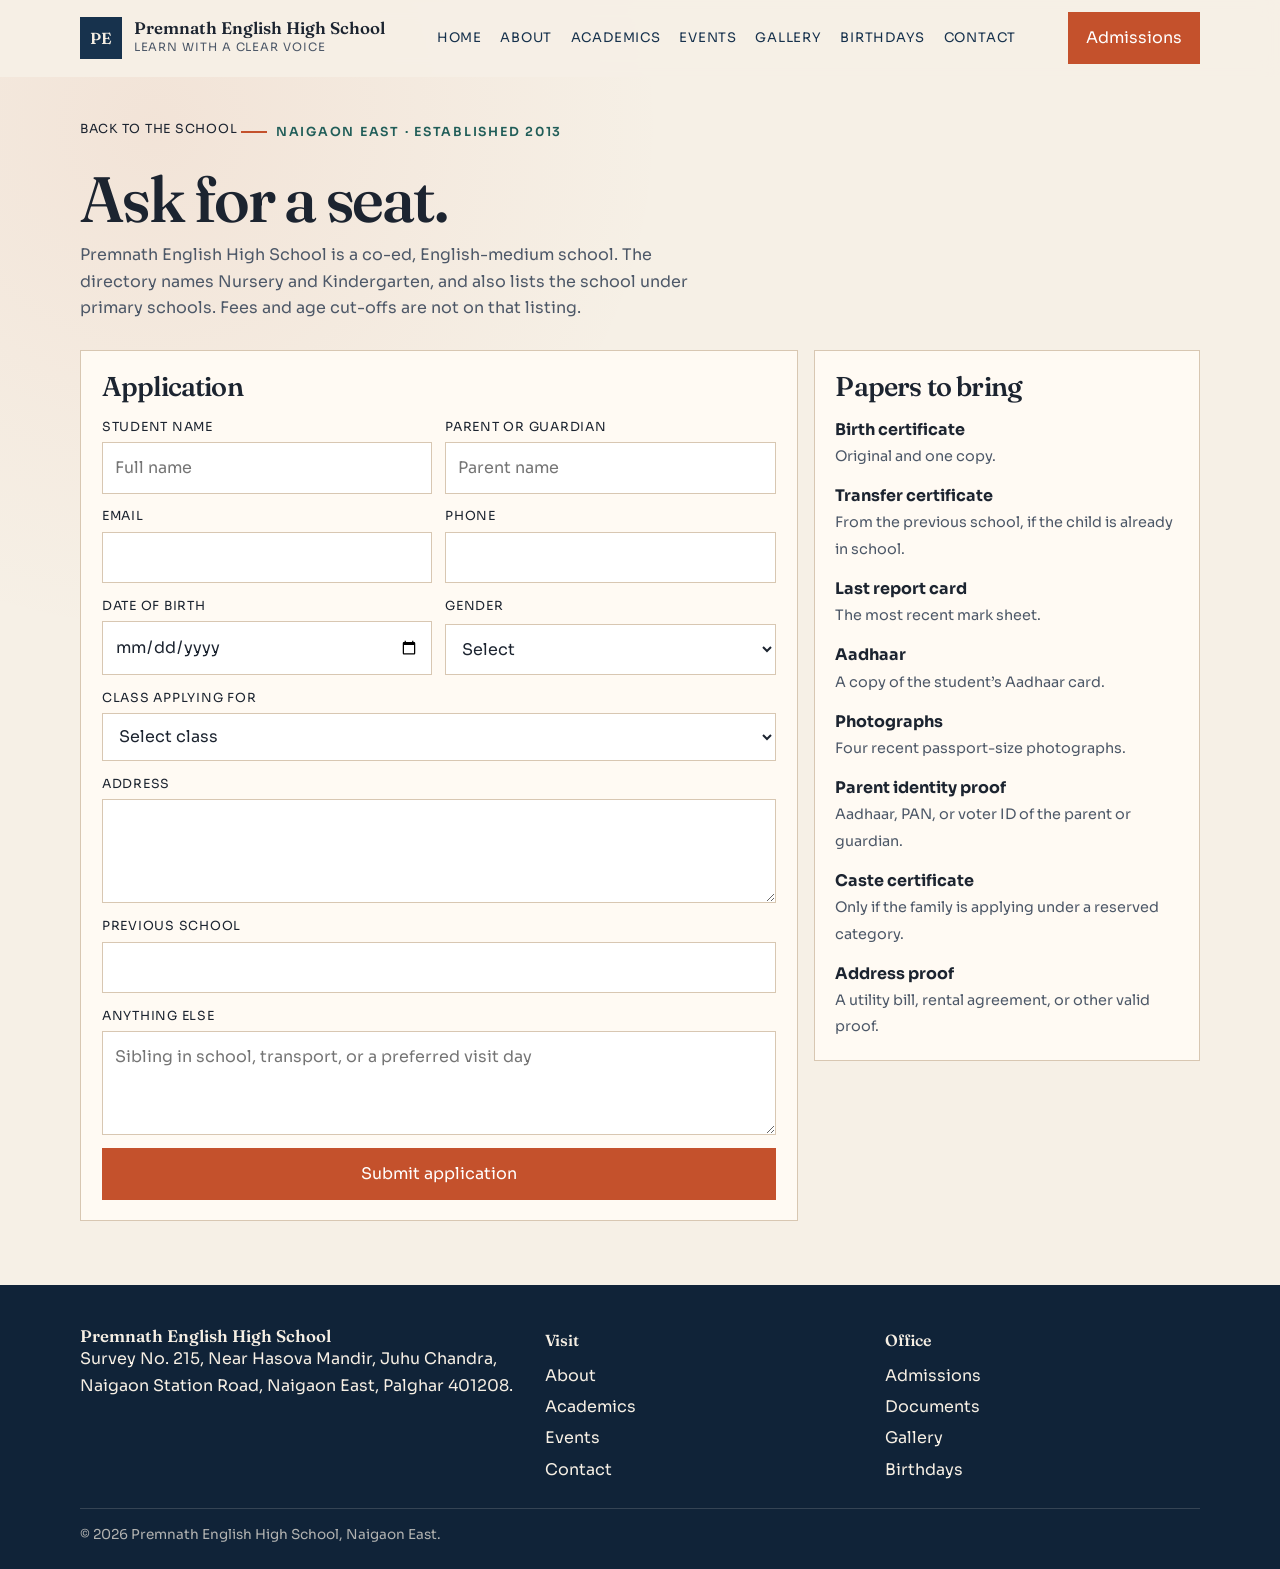
==== admissions.html @ 8fa6c85d "Publish the Premnath English High School site. Co-authored-by: Cursor <cursoragent@cursor.com>" ====
<!DOCTYPE html>
<html lang="en">
<head>
  <meta charset="UTF-8">
  <meta name="viewport" content="width=device-width, initial-scale=1.0">
  <title>Admissions | Premnath English High School</title>
  <meta name="description" content="Apply to Premnath English High School, Survey No. 215, Near Hasova Mandir, Naigaon East, Palghar 401208.">
  <link rel="preconnect" href="https://fonts.googleapis.com">
  <link rel="preconnect" href="https://fonts.gstatic.com" crossorigin>
  <link href="https://fonts.googleapis.com/css2?family=Fraunces:ital,opsz,wght@0,9..144,500;0,9..144,600;1,9..144,500&family=Sora:wght@400;500;600&display=swap" rel="stylesheet">
  <link rel="stylesheet" href="css/styles.css">
</head>
<body>
  <a class="skip" href="#main">Skip to content</a>
  <header class="mast is-scrolled" data-header>
    <div class="wrap mast-inner">
      <a class="brand" href="index.html">
        <span class="monogram">PE</span>
        <span>
          <p class="brand-name">Premnath English High School</p>
          <p class="brand-tag">Learn with a clear voice</p>
        </span>
      </a>
      <nav class="nav-desktop" aria-label="Primary">
        <a class="nav-link" href="index.html#home">Home</a>
        <a class="nav-link" href="index.html#about">About</a>
        <a class="nav-link" href="index.html#academics">Academics</a>
        <a class="nav-link" href="index.html#events">Events</a>
        <a class="nav-link" href="index.html#gallery">Gallery</a>
        <a class="nav-link" href="index.html#birthdays">Birthdays</a>
        <a class="nav-link" href="index.html#contact">Contact</a>
      </nav>
      <div class="header-actions">
        <a class="btn btn-clay desktop-cta" href="admissions.html">Admissions</a>
        <button class="menu-toggle" type="button" data-menu aria-expanded="false" aria-controls="mobile-nav" aria-label="Open menu">
          <svg viewBox="0 0 24 24" width="20" height="20" fill="none" stroke="currentColor" stroke-width="2" aria-hidden="true"><path d="M4 7h16M4 12h16M4 17h10"/></svg>
        </button>
      </div>
    </div>
    <div class="nav-mobile" id="mobile-nav" data-mobile-nav>
      <div class="nav-mobile-inner">
        <a class="nav-link" href="index.html#home">Home</a>
        <a class="nav-link" href="index.html#about">About</a>
        <a class="nav-link" href="index.html#academics">Academics</a>
        <a class="nav-link" href="index.html#events">Events</a>
        <a class="nav-link" href="index.html#gallery">Gallery</a>
        <a class="nav-link" href="index.html#birthdays">Birthdays</a>
        <a class="nav-link" href="index.html#contact">Contact</a>
        <a class="btn btn-clay btn-block" href="admissions.html">Admissions</a>
      </div>
    </div>
  </header>

  <main class="page" id="main">
    <div class="wrap">
      <div data-admission-thanks hidden>
        <div class="success">
          <p class="kicker">Received</p>
          <h1>Application noted.</h1>
          <p class="page-intro">Thank you. The application has been sent to the school office. You can also call 07947105648.</p>
          <a class="btn btn-ink" style="margin-top: 1.4rem;" href="index.html">Back to the school</a>
        </div>
      </div>

      <div data-admission-form>
        <a class="back-link" href="index.html">Back to the school</a>
        <p class="kicker">Naigaon East · Established 2013</p>
        <h1>Ask for a seat.</h1>
        <p class="page-intro">Premnath English High School is a co-ed, English-medium school. The directory names Nursery and Kindergarten, and also lists the school under primary schools. Fees and age cut-offs are not on that listing.</p>

        <div class="page-grid">
          <form class="form-card" action="php/send.php" method="post">
            <h2 class="form-head">Application</h2>
            <p class="banner-err" data-form-error>The application could not be sent. Call the school office or try again after the mailbox is set.</p>
            <input type="hidden" name="form_type" value="admission">
            <p class="hp"><label>Company<input type="text" name="company" tabindex="-1" autocomplete="off"></label></p>
            <div class="fields">
              <div class="fields fields-2">
                <div class="field">
                  <label for="student_name">Student name</label>
                  <input id="student_name" name="student_name" required placeholder="Full name">
                </div>
                <div class="field">
                  <label for="parent_name">Parent or guardian</label>
                  <input id="parent_name" name="parent_name" required placeholder="Parent name">
                </div>
              </div>
              <div class="fields fields-2">
                <div class="field">
                  <label for="email">Email</label>
                  <input id="email" name="email" type="email" required>
                </div>
                <div class="field">
                  <label for="phone">Phone</label>
                  <input id="phone" name="phone" type="tel" required>
                </div>
              </div>
              <div class="fields fields-2">
                <div class="field">
                  <label for="date_of_birth">Date of birth</label>
                  <input id="date_of_birth" name="date_of_birth" type="date" required>
                </div>
                <div class="field">
                  <label for="gender">Gender</label>
                  <select id="gender" name="gender" required>
                    <option value="">Select</option>
                    <option value="male">Male</option>
                    <option value="female">Female</option>
                    <option value="other">Other</option>
                  </select>
                </div>
              </div>
              <div class="field">
                <label for="class_applying">Class applying for</label>
                <select id="class_applying" name="class_applying" required>
                  <option value="">Select class</option>
                  <option>Nursery</option>
                  <option>Kindergarten</option>
                  <option>Primary</option>
                  <option>Other</option>
                </select>
              </div>
              <div class="field">
                <label for="address">Address</label>
                <textarea id="address" name="address" rows="3" required></textarea>
              </div>
              <div class="field">
                <label for="previous_school">Previous school</label>
                <input id="previous_school" name="previous_school">
              </div>
              <div class="field">
                <label for="additional_info">Anything else</label>
                <textarea id="additional_info" name="additional_info" rows="3" placeholder="Sibling in school, transport, or a preferred visit day"></textarea>
              </div>
              <button class="btn btn-clay btn-block" type="submit" data-loading="Submitting...">Submit application</button>
            </div>
          </form>

          <aside class="doc-card" id="documents">
            <h2>Papers to bring</h2>
            <ol class="doc-list">
              <li><strong>Birth certificate</strong><span>Original and one copy.</span></li>
              <li><strong>Transfer certificate</strong><span>From the previous school, if the child is already in school.</span></li>
              <li><strong>Last report card</strong><span>The most recent mark sheet.</span></li>
              <li><strong>Aadhaar</strong><span>A copy of the student’s Aadhaar card.</span></li>
              <li><strong>Photographs</strong><span>Four recent passport-size photographs.</span></li>
              <li><strong>Parent identity proof</strong><span>Aadhaar, PAN, or voter ID of the parent or guardian.</span></li>
              <li><strong>Caste certificate</strong><span>Only if the family is applying under a reserved category.</span></li>
              <li><strong>Address proof</strong><span>A utility bill, rental agreement, or other valid proof.</span></li>
            </ol>
          </aside>
        </div>
      </div>
    </div>
  </main>

  <footer class="site-footer">
    <div class="wrap">
      <div class="footer-grid">
        <div>
          <p class="brand-name">Premnath English High School</p>
          <p>Survey No. 215, Near Hasova Mandir, Juhu Chandra, Naigaon Station Road, Naigaon East, Palghar 401208.</p>
        </div>
        <div>
          <h4>Visit</h4>
          <ul>
            <li><a href="index.html#about">About</a></li>
            <li><a href="index.html#academics">Academics</a></li>
            <li><a href="index.html#events">Events</a></li>
            <li><a href="index.html#contact">Contact</a></li>
          </ul>
        </div>
        <div>
          <h4>Office</h4>
          <ul>
            <li><a href="admissions.html">Admissions</a></li>
            <li><a href="#documents">Documents</a></li>
            <li><a href="index.html#gallery">Gallery</a></li>
            <li><a href="index.html#birthdays">Birthdays</a></li>
          </ul>
        </div>
      </div>
      <p class="fine">© <span data-year>2026</span> Premnath English High School, Naigaon East.</p>
    </div>
  </footer>
  <script src="js/main.js"></script>
</body>
</html>
---- css/styles.css ----
:root {
  --paper: #f6f0e6;
  --paper-2: #fffaf3;
  --ink: #1c2430;
  --ink-soft: #4d5868;
  --navy: #17324d;
  --navy-deep: #102338;
  --clay: #c4512c;
  --clay-deep: #9a3b1c;
  --teal: #215e59;
  --sand: #e6d5c2;
  --line: #d8c7b2;
  --shadow: 6px 6px 0 #17324d;
  --header-h: 4.75rem;
  --font-display: "Fraunces", Georgia, serif;
  --font-body: "Sora", system-ui, sans-serif;
}

*,
*::before,
*::after {
  box-sizing: border-box;
}

html {
  scroll-behavior: smooth;
}

body {
  margin: 0;
  color: var(--ink);
  background:
    radial-gradient(circle at 12% 8%, rgba(196, 81, 44, 0.08), transparent 28%),
    var(--paper);
  font-family: var(--font-body);
  font-size: 1rem;
  line-height: 1.65;
}

img {
  max-width: 100%;
  display: block;
}

a {
  color: inherit;
  text-decoration: none;
}

button,
input,
select,
textarea {
  font: inherit;
}

h1, h2, h3, h4, p {
  margin: 0;
}

.skip {
  position: absolute;
  left: 1rem;
  top: -4rem;
  background: var(--navy);
  color: white;
  padding: 0.6rem 0.9rem;
  z-index: 20;
}

.skip:focus {
  top: 1rem;
}

.wrap {
  width: min(1120px, calc(100% - 2.4rem));
  margin-inline: auto;
}

.topbar {
  background: var(--navy-deep);
  color: #f6efe4;
  font-size: 0.78rem;
  letter-spacing: 0.04em;
}

.topbar-inner {
  display: flex;
  justify-content: space-between;
  gap: 1rem;
  padding: 0.45rem 0;
}

.topbar span {
  opacity: 0.86;
}

.mast {
  position: sticky;
  top: 0;
  z-index: 30;
  background: rgba(246, 240, 230, 0.94);
  backdrop-filter: blur(10px);
  border-bottom: 1px solid transparent;
}

.mast.is-scrolled {
  border-bottom-color: var(--line);
  box-shadow: 0 10px 30px rgba(16, 35, 56, 0.06);
}

.mast-inner {
  min-height: var(--header-h);
  display: flex;
  align-items: center;
  justify-content: space-between;
  gap: 1rem;
}

.brand {
  display: flex;
  align-items: center;
  gap: 0.75rem;
  min-width: 0;
}

.brand > span:last-child {
  min-width: 0;
}

.monogram {
  width: 2.6rem;
  height: 2.6rem;
  display: grid;
  place-items: center;
  background: var(--navy);
  color: #f6efe4;
  font-family: var(--font-display);
  font-weight: 600;
  letter-spacing: -0.04em;
}

.brand-name {
  font-family: var(--font-display);
  font-size: 1.05rem;
  line-height: 1.15;
  font-weight: 600;
}

.brand-tag {
  color: var(--ink-soft);
  font-size: 0.72rem;
  letter-spacing: 0.08em;
  text-transform: uppercase;
}

.nav-desktop {
  display: flex;
  gap: 1.15rem;
}

.nav-link {
  font-size: 0.82rem;
  letter-spacing: 0.06em;
  text-transform: uppercase;
  color: var(--navy);
}

.nav-link:hover,
.nav-link:focus-visible {
  color: var(--clay);
}

.header-actions {
  display: flex;
  align-items: center;
  gap: 0.6rem;
  flex-shrink: 0;
}

.menu-toggle {
  display: none;
  border: 1px solid var(--navy);
  background: transparent;
  width: 2.6rem;
  height: 2.6rem;
  color: var(--navy);
}

.nav-mobile {
  display: none;
  border-top: 1px solid var(--line);
  background: var(--paper-2);
}

.nav-mobile.is-open {
  display: block;
}

.nav-mobile-inner {
  width: min(1120px, calc(100% - 2.4rem));
  margin: 0 auto;
  padding: 0.8rem 0 1.2rem;
  display: grid;
  gap: 0.7rem;
}

.btn {
  display: inline-flex;
  align-items: center;
  justify-content: center;
  gap: 0.45rem;
  border: 1px solid transparent;
  padding: 0.72rem 1.05rem;
  cursor: pointer;
  transition: transform 0.15s ease, background 0.15s ease;
}

.btn:hover {
  transform: translate(-2px, -2px);
}

.btn-clay {
  background: var(--clay);
  color: white;
}

.btn-clay:hover {
  background: var(--clay-deep);
}

.btn-ink {
  background: var(--navy);
  color: #f6efe4;
}

.btn-line {
  border-color: var(--navy);
  background: transparent;
  color: var(--navy);
}

.btn-block {
  width: 100%;
}

.hero {
  padding: 3.2rem 0 2.4rem;
}

.hero-grid {
  display: grid;
  grid-template-columns: 1.15fr 0.85fr;
  gap: 2.5rem;
  align-items: end;
}

.hero-grid > *,
.about-layout > *,
.notice-grid > *,
.contact-grid > *,
.page-grid > *,
.program > * {
  min-width: 0;
}

.kicker {
  display: inline-flex;
  align-items: center;
  gap: 0.55rem;
  color: var(--teal);
  font-size: 0.78rem;
  letter-spacing: 0.14em;
  text-transform: uppercase;
  font-weight: 600;
}

.kicker::before {
  content: "";
  width: 1.6rem;
  height: 2px;
  background: var(--clay);
}

h1 {
  margin-top: 0.8rem;
  font-family: var(--font-display);
  font-weight: 560;
  font-size: clamp(3rem, 6vw, 5.4rem);
  line-height: 0.95;
  letter-spacing: -0.035em;
}

h1 em {
  font-style: italic;
  font-weight: 500;
  color: var(--clay);
}

.lede {
  max-width: 38rem;
  margin-top: 1.2rem;
  color: var(--ink-soft);
  font-size: 1.05rem;
}

.hero-actions {
  display: flex;
  flex-wrap: wrap;
  gap: 0.75rem;
  margin-top: 1.6rem;
}

.hero-board {
  background: var(--paper-2);
  border: 1px solid var(--navy);
  box-shadow: var(--shadow);
  padding: 1.4rem;
  position: relative;
}

.hero-board::before {
  content: "";
  position: absolute;
  inset: 0.55rem;
  border: 1px solid var(--sand);
  pointer-events: none;
}

.hero-board > * {
  position: relative;
}

.board-label {
  font-size: 0.72rem;
  letter-spacing: 0.16em;
  text-transform: uppercase;
  color: var(--clay-deep);
}

.hero-board blockquote {
  margin: 0.9rem 0 1.2rem;
  font-family: var(--font-display);
  font-size: 1.55rem;
  line-height: 1.25;
  font-weight: 520;
}

.fact-list {
  list-style: none;
  margin: 0;
  padding: 0;
  display: grid;
  gap: 0.55rem;
}

.fact-list li {
  display: flex;
  justify-content: space-between;
  gap: 0.75rem 1rem;
  border-top: 1px solid var(--line);
  padding-top: 0.55rem;
  font-size: 0.92rem;
  min-width: 0;
}

.fact-list strong {
  font-weight: 500;
  text-align: right;
  min-width: 0;
}

.fact-list span {
  color: var(--ink-soft);
  letter-spacing: 0.08em;
  text-transform: uppercase;
  font-size: 0.72rem;
}

.notice-rail {
  border-block: 1px solid var(--line);
}

.notice-grid {
  display: grid;
  grid-template-columns: repeat(3, 1fr);
}

.notice {
  padding: 1rem 1.2rem;
  display: grid;
  gap: 0.2rem;
}

.notice + .notice {
  border-left: 1px solid var(--line);
}

.notice strong {
  font-family: var(--font-display);
  font-weight: 560;
}

.notice span {
  color: var(--ink-soft);
  font-size: 0.88rem;
}

.section {
  padding: 5rem 0;
}

.section-head {
  display: grid;
  grid-template-columns: auto 1fr;
  gap: 1rem;
  align-items: end;
  margin-bottom: 2rem;
}

.section-index {
  font-family: var(--font-display);
  font-size: 2.4rem;
  line-height: 1;
  color: var(--clay);
}

.section-label {
  letter-spacing: 0.14em;
  text-transform: uppercase;
  font-size: 0.75rem;
  color: var(--teal);
  font-weight: 600;
}

h2 {
  font-family: var(--font-display);
  font-size: clamp(2rem, 4vw, 3.2rem);
  line-height: 1.05;
  font-weight: 560;
  letter-spacing: -0.03em;
  max-width: 16ch;
}

.about-layout {
  display: grid;
  grid-template-columns: 0.9fr 1.1fr;
  gap: 2rem;
}

.pull {
  font-family: var(--font-display);
  font-size: 1.7rem;
  line-height: 1.25;
  font-weight: 520;
}

.pull + p {
  margin-top: 1rem;
  color: var(--ink-soft);
}

.pillars {
  display: grid;
  gap: 0.8rem;
}

.pillar {
  background: var(--paper-2);
  border: 1px solid var(--line);
  padding: 1rem 1.1rem;
}

.pillar b {
  display: block;
  font-family: var(--font-display);
  font-size: 1.2rem;
  font-weight: 560;
}

.pillar p {
  color: var(--ink-soft);
  margin-top: 0.3rem;
}

.stat-band {
  margin-top: 2.2rem;
  display: grid;
  grid-template-columns: repeat(3, 1fr);
  background: var(--navy);
  color: #f6efe4;
}

.stat-band div {
  padding: 1.4rem 1.2rem;
}

.stat-band div + div {
  border-left: 1px solid rgba(246, 239, 228, 0.18);
}

.stat-value {
  font-family: var(--font-display);
  font-size: 3rem;
  line-height: 1;
}

.stat-label {
  margin-top: 0.35rem;
  letter-spacing: 0.08em;
  text-transform: uppercase;
  font-size: 0.75rem;
  opacity: 0.78;
}

.academics {
  background: var(--navy-deep);
  color: #f6efe4;
}

.academics .section-label {
  color: #e7b9a6;
}

.academics h2 {
  color: white;
}

.program {
  display: grid;
  grid-template-columns: 220px 1fr;
  gap: 1.5rem;
  align-items: start;
}

.program-tabs {
  display: grid;
  gap: 0.4rem;
}

.program-tabs button {
  text-align: left;
  background: transparent;
  color: #f6efe4;
  border: 1px solid rgba(246, 239, 228, 0.2);
  padding: 0.85rem 0.9rem;
  cursor: pointer;
}

.program-tabs button.is-active {
  background: var(--clay);
  border-color: var(--clay);
}

.panel {
  display: none;
  background: #fffaf3;
  color: var(--ink);
  padding: 1.5rem;
  min-height: 16rem;
}

.panel.is-active {
  display: block;
}

.panel h3 {
  font-family: var(--font-display);
  font-size: 2rem;
  font-weight: 560;
}

.panel p {
  margin-top: 0.7rem;
  color: var(--ink-soft);
}

.chip-row {
  display: flex;
  flex-wrap: wrap;
  gap: 0.45rem;
  margin-top: 1.1rem;
}

.chip {
  border: 1px solid var(--line);
  padding: 0.3rem 0.6rem;
  font-size: 0.8rem;
  letter-spacing: 0.04em;
}

.timeline {
  display: grid;
}

.event {
  display: grid;
  grid-template-columns: 140px 1fr;
  gap: 1.2rem;
  padding: 1.15rem 0;
  border-top: 1px solid var(--line);
}

.event time {
  font-family: var(--font-display);
  font-size: 1.15rem;
  color: var(--clay-deep);
}

.event h3 {
  font-size: 1.15rem;
  font-family: var(--font-display);
  font-weight: 560;
}

.event p {
  color: var(--ink-soft);
}

.gallery-grid {
  display: grid;
  grid-template-columns: 1.3fr 1fr 1fr;
  grid-auto-rows: 210px;
  gap: 0.8rem;
}

.shot {
  position: relative;
  overflow: hidden;
  border: 0;
  padding: 0;
  cursor: pointer;
  background: var(--sand);
  text-align: left;
  color: white;
}

.shot:first-child {
  grid-row: span 2;
}

.shot img {
  width: 100%;
  height: 100%;
  object-fit: cover;
  transition: transform 0.4s ease;
}

.shot:hover img {
  transform: scale(1.04);
}

.shot figcaption,
.shot span {
  position: absolute;
  left: 0;
  right: 0;
  bottom: 0;
  padding: 0.8rem;
  background: linear-gradient(transparent, rgba(16, 35, 56, 0.82));
  font-family: var(--font-display);
}

.birthdays {
  background:
    linear-gradient(180deg, rgba(196, 81, 44, 0.08), transparent 40%),
    var(--paper);
}

.birthday-grid {
  display: grid;
  grid-template-columns: repeat(3, 1fr);
  gap: 0.8rem;
}

.birthday-card {
  background: var(--paper-2);
  border: 1px dashed var(--clay);
  padding: 1.1rem;
}

.avatar {
  width: 3rem;
  height: 3rem;
  display: grid;
  place-items: center;
  background: var(--teal);
  color: white;
  font-family: var(--font-display);
  margin-bottom: 0.7rem;
}

.birthday-card p {
  color: var(--ink-soft);
  font-size: 0.9rem;
}

.contact-grid {
  display: grid;
  grid-template-columns: 0.8fr 1.2fr;
  gap: 1.4rem;
}

.letterhead {
  border: 1px solid var(--navy);
  background: var(--paper-2);
  padding: 1.3rem;
}

.letterhead h3 {
  font-family: var(--font-display);
  font-size: 1.7rem;
  font-weight: 560;
  margin-bottom: 0.8rem;
}

.letterhead p + p {
  margin-top: 0.7rem;
}

.letterhead a {
  color: var(--clay-deep);
  text-decoration: underline;
  text-underline-offset: 3px;
}

.form-card,
.doc-card {
  background: var(--paper-2);
  border: 1px solid var(--line);
  padding: 1.3rem;
}

.form-card h2,
.doc-card h2,
.form-head {
  font-family: var(--font-display);
  font-size: 1.7rem;
  max-width: none;
  margin-bottom: 1rem;
}

.fields {
  display: grid;
  gap: 0.8rem;
}

.fields-2 {
  grid-template-columns: 1fr 1fr;
}

.field {
  display: grid;
  gap: 0.3rem;
}

label {
  font-size: 0.78rem;
  letter-spacing: 0.06em;
  text-transform: uppercase;
}

input,
select,
textarea {
  width: 100%;
  border: 1px solid var(--line);
  background: white;
  padding: 0.72rem 0.75rem;
  color: var(--ink);
}

input:focus,
select:focus,
textarea:focus,
button:focus-visible,
a:focus-visible {
  outline: 2px solid var(--clay);
  outline-offset: 2px;
}

.hp {
  position: absolute;
  left: -9999px;
}

.banner {
  display: none;
  margin-bottom: 0.8rem;
  padding: 0.7rem 0.8rem;
  background: #e7f3ef;
  color: var(--teal);
}

.banner.is-visible,
.banner-err.is-visible {
  display: block;
}

.banner-err {
  display: none;
  margin-bottom: 0.8rem;
  padding: 0.7rem 0.8rem;
  background: #fde8e2;
  color: var(--clay-deep);
}

.site-footer {
  background: var(--navy-deep);
  color: #f6efe4;
  padding: 2.6rem 0 1.4rem;
}

.footer-grid {
  display: grid;
  grid-template-columns: 1.4fr 1fr 1fr;
  gap: 1.5rem;
}

.site-footer h4 {
  font-family: var(--font-display);
  font-weight: 560;
  margin-bottom: 0.6rem;
}

.site-footer ul {
  list-style: none;
  margin: 0;
  padding: 0;
  display: grid;
  gap: 0.3rem;
}

.site-footer a:hover {
  color: #f0b59a;
}

.fine {
  margin-top: 1.6rem;
  padding-top: 0.9rem;
  border-top: 1px solid rgba(246, 239, 228, 0.16);
  color: rgba(246, 239, 228, 0.7);
  font-size: 0.85rem;
}

.page {
  padding: 2.4rem 0 4rem;
}

.back-link {
  display: inline-flex;
  align-items: center;
  gap: 0.4rem;
  margin-bottom: 1rem;
  letter-spacing: 0.06em;
  text-transform: uppercase;
  font-size: 0.78rem;
}

.page h1 {
  font-size: clamp(2.6rem, 5vw, 4.4rem);
}

.page-intro {
  max-width: 40rem;
  margin-top: 0.8rem;
  color: var(--ink-soft);
}

.page-grid {
  display: grid;
  grid-template-columns: 1.3fr 0.7fr;
  gap: 1rem;
  margin-top: 1.8rem;
  align-items: start;
}

.doc-list {
  margin: 0;
  padding: 0;
  list-style: none;
  display: grid;
  gap: 0.85rem;
}

.doc-list strong {
  display: block;
}

.doc-list span {
  color: var(--ink-soft);
  font-size: 0.9rem;
}

.success {
  text-align: center;
  padding: 4rem 0;
}

.success h1 {
  margin-top: 0.6rem;
}

.lightbox {
  position: fixed;
  inset: 0;
  background: rgba(16, 35, 56, 0.86);
  display: none;
  place-items: center;
  padding: 1.2rem;
  z-index: 40;
}

.lightbox.is-open {
  display: grid;
}

.lightbox-card {
  width: min(820px, 100%);
  background: var(--paper-2);
  color: var(--ink);
}

.lightbox-card img {
  width: 100%;
  max-height: 70vh;
  object-fit: cover;
}

.lightbox-copy {
  padding: 1rem 1.1rem 1.2rem;
}

.lightbox-close {
  position: absolute;
  top: 1rem;
  right: 1rem;
  background: white;
  border: 0;
  width: 2.4rem;
  height: 2.4rem;
  cursor: pointer;
}

@media (min-width: 901px) {
  .nav-mobile,
  .nav-mobile.is-open {
    display: none;
  }
}

@media (max-width: 900px) {
  .nav-desktop,
  .desktop-cta,
  .topbar {
    display: none;
  }

  .menu-toggle {
    display: grid;
    place-items: center;
  }

  .hero-grid,
  .about-layout,
  .program,
  .contact-grid,
  .page-grid,
  .footer-grid,
  .notice-grid,
  .birthday-grid,
  .fields-2 {
    grid-template-columns: 1fr;
  }

  .notice + .notice {
    border-left: 0;
    border-top: 1px solid var(--line);
  }

  .gallery-grid {
    grid-template-columns: 1fr 1fr;
    grid-auto-rows: 180px;
  }

  .shot:first-child {
    grid-column: span 2;
    grid-row: span 1;
  }

  .stat-band div + div,
  .event {
    border-left: 0;
  }

  .event {
    grid-template-columns: 1fr;
    gap: 0.2rem;
  }
}

@media (max-width: 640px) {
  .gallery-grid,
  .stat-band {
    grid-template-columns: 1fr;
  }

  .hero-actions {
    display: grid;
  }

  .fact-list li {
    flex-direction: column;
    align-items: flex-start;
    gap: 0.15rem;
  }

  .fact-list strong {
    text-align: left;
  }

  .shot:first-child {
    grid-column: auto;
  }

  .stat-band div + div {
    border-top: 1px solid rgba(246, 239, 228, 0.18);
  }

  h1 {
    font-size: 2.7rem;
  }
}
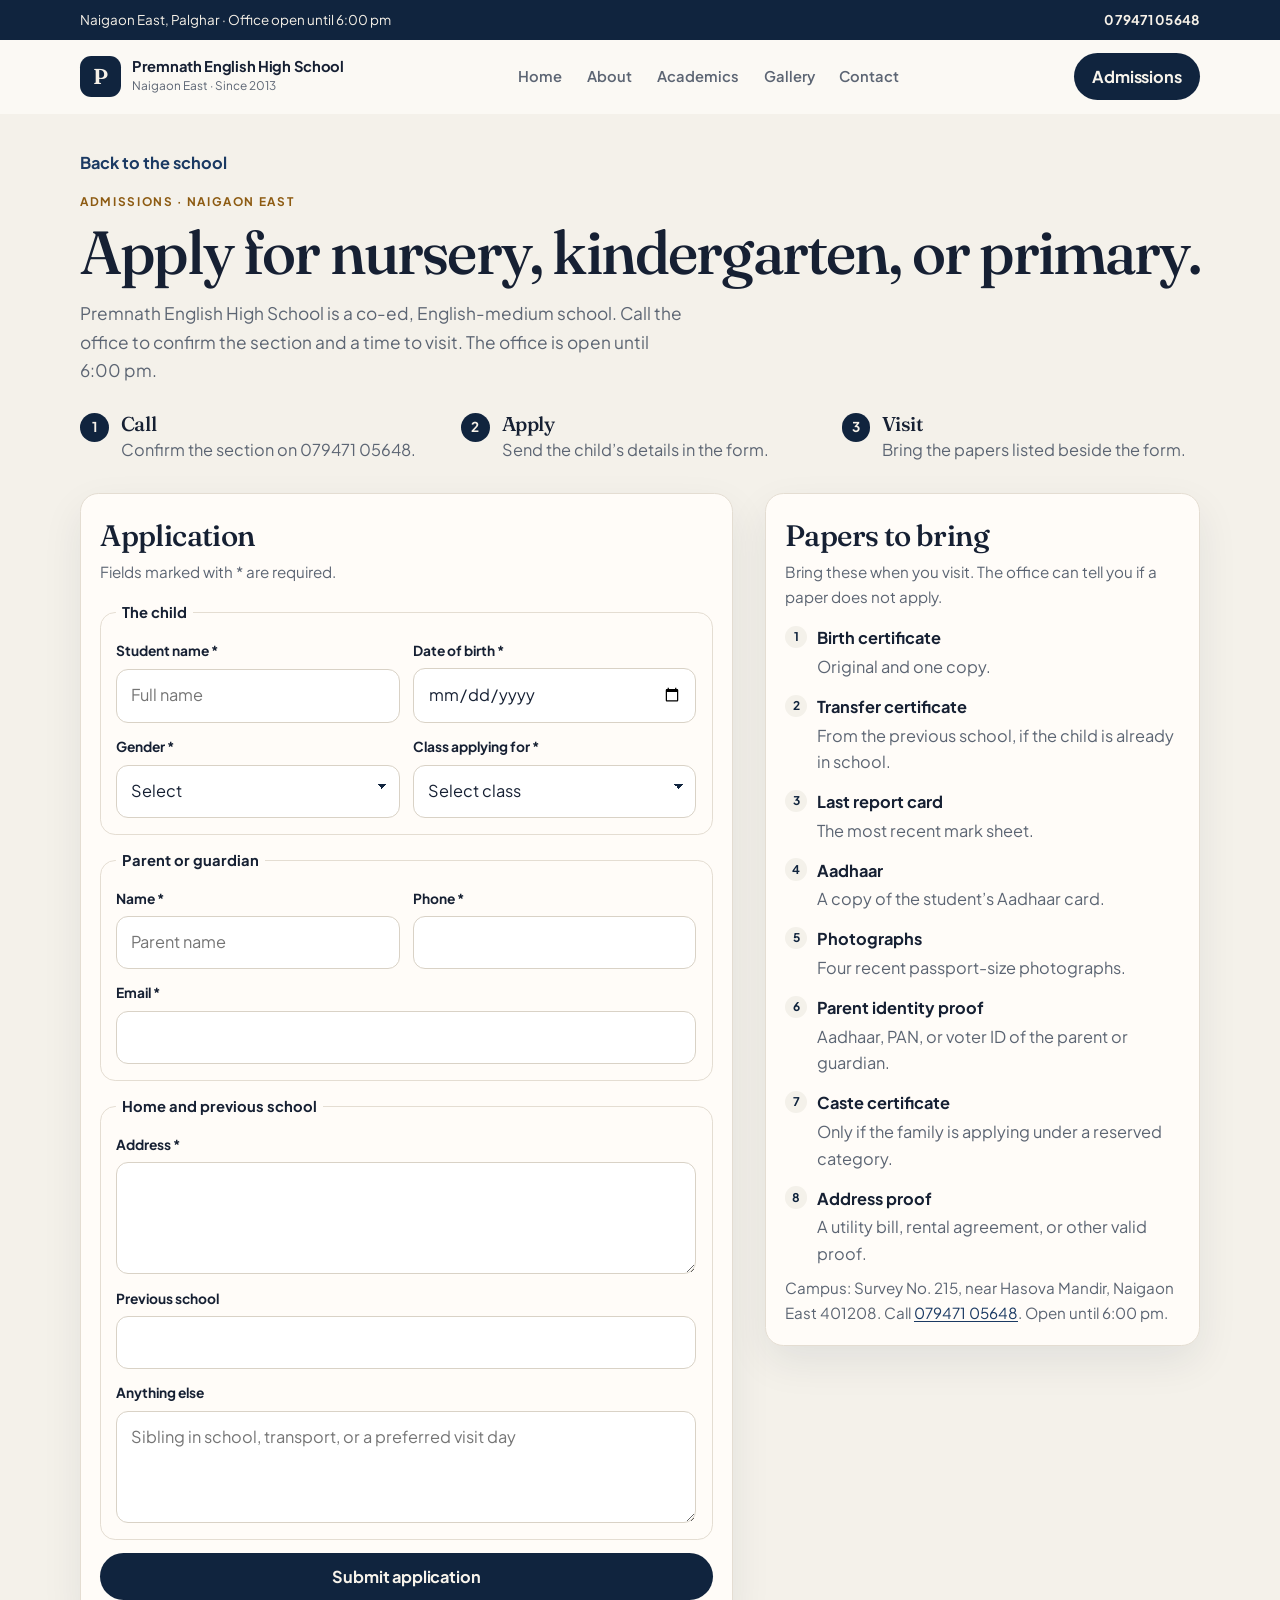
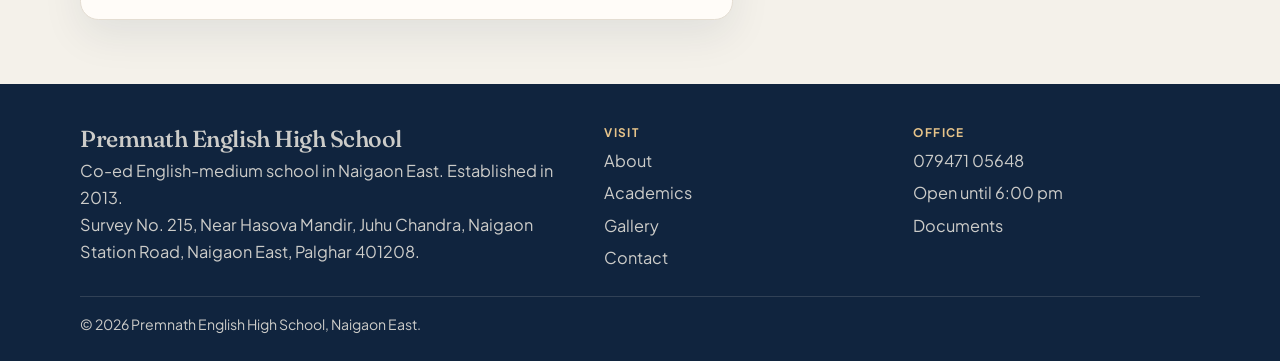
==== commit 0a93e7eb: "Redesign the school site so families can understand it and apply from the first screen. Serve the ho" ====
--- a/admissions.html
+++ b/admissions.html
@@ -3,51 +3,57 @@
 <head>
   <meta charset="UTF-8">
   <meta name="viewport" content="width=device-width, initial-scale=1.0">
+  <meta name="theme-color" content="#10243e">
   <title>Admissions | Premnath English High School</title>
   <meta name="description" content="Apply to Premnath English High School, Survey No. 215, Near Hasova Mandir, Naigaon East, Palghar 401208.">
+  <link rel="icon" href="data:image/svg+xml,%3Csvg xmlns='http://www.w3.org/2000/svg' viewBox='0 0 32 32'%3E%3Crect width='32' height='32' rx='7' fill='%2310243e'/%3E%3Ctext x='16' y='22' text-anchor='middle' font-family='Georgia,serif' font-size='16' fill='%23f6f3ec'%3EP%3C/text%3E%3C/svg%3E">
   <link rel="preconnect" href="https://fonts.googleapis.com">
   <link rel="preconnect" href="https://fonts.gstatic.com" crossorigin>
-  <link href="https://fonts.googleapis.com/css2?family=Fraunces:ital,opsz,wght@0,9..144,500;0,9..144,600;1,9..144,500&family=Sora:wght@400;500;600&display=swap" rel="stylesheet">
+  <link href="https://fonts.googleapis.com/css2?family=Fraunces:opsz,wght@9..144,520;9..144,620&family=Plus+Jakarta+Sans:ital,wght@0,400;0,500;0,600;0,700;1,400&display=swap" rel="stylesheet">
   <link rel="stylesheet" href="css/styles.css">
 </head>
 <body>
   <a class="skip" href="#main">Skip to content</a>
-  <header class="mast is-scrolled" data-header>
+
+  <div class="topbar">
+    <div class="wrap topbar-inner">
+      <p>Naigaon East, Palghar · Office open until 6:00 pm</p>
+      <a href="tel:+917947105648">079471 05648</a>
+    </div>
+  </div>
+
+  <header class="mast" data-header>
     <div class="wrap mast-inner">
       <a class="brand" href="index.html">
-        <span class="monogram">PE</span>
-        <span>
-          <p class="brand-name">Premnath English High School</p>
-          <p class="brand-tag">Learn with a clear voice</p>
+        <span class="mark" aria-hidden="true">P</span>
+        <span class="brand-text">
+          <span class="brand-name">Premnath English High School</span>
+          <span class="brand-tag">Naigaon East · Since 2013</span>
         </span>
       </a>
       <nav class="nav-desktop" aria-label="Primary">
         <a class="nav-link" href="index.html#home">Home</a>
         <a class="nav-link" href="index.html#about">About</a>
         <a class="nav-link" href="index.html#academics">Academics</a>
-        <a class="nav-link" href="index.html#events">Events</a>
         <a class="nav-link" href="index.html#gallery">Gallery</a>
-        <a class="nav-link" href="index.html#birthdays">Birthdays</a>
         <a class="nav-link" href="index.html#contact">Contact</a>
       </nav>
       <div class="header-actions">
-        <a class="btn btn-clay desktop-cta" href="admissions.html">Admissions</a>
+        <a class="btn btn-primary desktop-cta" href="admissions.html" aria-current="page">Admissions</a>
         <button class="menu-toggle" type="button" data-menu aria-expanded="false" aria-controls="mobile-nav" aria-label="Open menu">
-          <svg viewBox="0 0 24 24" width="20" height="20" fill="none" stroke="currentColor" stroke-width="2" aria-hidden="true"><path d="M4 7h16M4 12h16M4 17h10"/></svg>
+          <span class="menu-bars" aria-hidden="true"></span>
         </button>
       </div>
     </div>
     <div class="nav-mobile" id="mobile-nav" data-mobile-nav>
-      <div class="nav-mobile-inner">
+      <nav class="nav-mobile-inner" aria-label="Mobile">
         <a class="nav-link" href="index.html#home">Home</a>
         <a class="nav-link" href="index.html#about">About</a>
         <a class="nav-link" href="index.html#academics">Academics</a>
-        <a class="nav-link" href="index.html#events">Events</a>
         <a class="nav-link" href="index.html#gallery">Gallery</a>
-        <a class="nav-link" href="index.html#birthdays">Birthdays</a>
         <a class="nav-link" href="index.html#contact">Contact</a>
-        <a class="btn btn-clay btn-block" href="admissions.html">Admissions</a>
-      </div>
+        <a class="btn btn-primary btn-block" href="#application" aria-current="page">Admissions</a>
+      </nav>
     </div>
   </header>
 
@@ -55,89 +61,127 @@
     <div class="wrap">
       <div data-admission-thanks hidden>
         <div class="success">
-          <p class="kicker">Received</p>
-          <h1>Application noted.</h1>
-          <p class="page-intro">Thank you. The application has been sent to the school office. You can also call 07947105648.</p>
-          <a class="btn btn-ink" style="margin-top: 1.4rem;" href="index.html">Back to the school</a>
+          <p class="eyebrow">Received</p>
+          <h1>Application received.</h1>
+          <p class="lede">Thank you. The application has been sent to the school office. You can also call 079471 05648. The office is open until 6:00 pm.</p>
+          <a class="btn btn-primary" href="index.html">Back to the school</a>
         </div>
       </div>
 
       <div data-admission-form>
         <a class="back-link" href="index.html">Back to the school</a>
-        <p class="kicker">Naigaon East · Established 2013</p>
-        <h1>Ask for a seat.</h1>
-        <p class="page-intro">Premnath English High School is a co-ed, English-medium school. The directory names Nursery and Kindergarten, and also lists the school under primary schools. Fees and age cut-offs are not on that listing.</p>
+        <p class="eyebrow">Admissions · Naigaon East</p>
+        <h1>Apply for nursery, kindergarten, or primary.</h1>
+        <p class="lede">Premnath English High School is a co-ed, English-medium school. Call the office to confirm the section and a time to visit. The office is open until 6:00 pm.</p>
+
+        <ol class="steps steps-page">
+          <li>
+            <span>1</span>
+            <div>
+              <h2>Call</h2>
+              <p>Confirm the section on 079471 05648.</p>
+            </div>
+          </li>
+          <li>
+            <span>2</span>
+            <div>
+              <h2>Apply</h2>
+              <p>Send the child’s details in the form.</p>
+            </div>
+          </li>
+          <li>
+            <span>3</span>
+            <div>
+              <h2>Visit</h2>
+              <p>Bring the papers listed beside the form.</p>
+            </div>
+          </li>
+        </ol>
 
         <div class="page-grid">
-          <form class="form-card" action="php/send.php" method="post">
+          <form class="form-card" id="application" action="php/send.php" method="post">
             <h2 class="form-head">Application</h2>
-            <p class="banner-err" data-form-error>The application could not be sent. Call the school office or try again after the mailbox is set.</p>
+            <p class="form-note">Fields marked with * are required.</p>
+            <p class="banner-err" data-form-error role="alert">The application could not be sent. Call 079471 05648, or try again after the school mailbox is set.</p>
             <input type="hidden" name="form_type" value="admission">
             <p class="hp"><label>Company<input type="text" name="company" tabindex="-1" autocomplete="off"></label></p>
             <div class="fields">
-              <div class="fields fields-2">
-                <div class="field">
-                  <label for="student_name">Student name</label>
-                  <input id="student_name" name="student_name" required placeholder="Full name">
-                </div>
-                <div class="field">
-                  <label for="parent_name">Parent or guardian</label>
-                  <input id="parent_name" name="parent_name" required placeholder="Parent name">
-                </div>
-              </div>
-              <div class="fields fields-2">
-                <div class="field">
-                  <label for="email">Email</label>
-                  <input id="email" name="email" type="email" required>
-                </div>
-                <div class="field">
-                  <label for="phone">Phone</label>
-                  <input id="phone" name="phone" type="tel" required>
-                </div>
-              </div>
-              <div class="fields fields-2">
-                <div class="field">
-                  <label for="date_of_birth">Date of birth</label>
-                  <input id="date_of_birth" name="date_of_birth" type="date" required>
-                </div>
-                <div class="field">
-                  <label for="gender">Gender</label>
-                  <select id="gender" name="gender" required>
-                    <option value="">Select</option>
-                    <option value="male">Male</option>
-                    <option value="female">Female</option>
-                    <option value="other">Other</option>
-                  </select>
-                </div>
-              </div>
-              <div class="field">
-                <label for="class_applying">Class applying for</label>
-                <select id="class_applying" name="class_applying" required>
-                  <option value="">Select class</option>
-                  <option>Nursery</option>
-                  <option>Kindergarten</option>
-                  <option>Primary</option>
-                  <option>Other</option>
-                </select>
-              </div>
-              <div class="field">
-                <label for="address">Address</label>
-                <textarea id="address" name="address" rows="3" required></textarea>
-              </div>
-              <div class="field">
-                <label for="previous_school">Previous school</label>
-                <input id="previous_school" name="previous_school">
-              </div>
-              <div class="field">
-                <label for="additional_info">Anything else</label>
-                <textarea id="additional_info" name="additional_info" rows="3" placeholder="Sibling in school, transport, or a preferred visit day"></textarea>
-              </div>
-              <button class="btn btn-clay btn-block" type="submit" data-loading="Submitting...">Submit application</button>
+              <fieldset class="fieldset">
+                <legend>The child</legend>
+                <div class="fields fields-2">
+                  <div class="field">
+                    <label for="student_name">Student name *</label>
+                    <input id="student_name" name="student_name" required autocomplete="name" placeholder="Full name">
+                  </div>
+                  <div class="field">
+                    <label for="date_of_birth">Date of birth *</label>
+                    <input id="date_of_birth" name="date_of_birth" type="date" required>
+                  </div>
+                </div>
+                <div class="fields fields-2">
+                  <div class="field">
+                    <label for="gender">Gender *</label>
+                    <select id="gender" name="gender" required>
+                      <option value="">Select</option>
+                      <option value="male">Male</option>
+                      <option value="female">Female</option>
+                      <option value="other">Other</option>
+                    </select>
+                  </div>
+                  <div class="field">
+                    <label for="class_applying">Class applying for *</label>
+                    <select id="class_applying" name="class_applying" required>
+                      <option value="">Select class</option>
+                      <option>Nursery</option>
+                      <option>Kindergarten</option>
+                      <option>Primary</option>
+                      <option>Other</option>
+                    </select>
+                  </div>
+                </div>
+              </fieldset>
+
+              <fieldset class="fieldset">
+                <legend>Parent or guardian</legend>
+                <div class="fields fields-2">
+                  <div class="field">
+                    <label for="parent_name">Name *</label>
+                    <input id="parent_name" name="parent_name" required autocomplete="name" placeholder="Parent name">
+                  </div>
+                  <div class="field">
+                    <label for="phone">Phone *</label>
+                    <input id="phone" name="phone" type="tel" required autocomplete="tel">
+                  </div>
+                </div>
+                <div class="field">
+                  <label for="email">Email *</label>
+                  <input id="email" name="email" type="email" required autocomplete="email">
+                </div>
+              </fieldset>
+
+              <fieldset class="fieldset">
+                <legend>Home and previous school</legend>
+                <div class="field">
+                  <label for="address">Address *</label>
+                  <textarea id="address" name="address" rows="3" required></textarea>
+                </div>
+                <div class="field">
+                  <label for="previous_school">Previous school</label>
+                  <input id="previous_school" name="previous_school">
+                </div>
+                <div class="field">
+                  <label for="additional_info">Anything else</label>
+                  <textarea id="additional_info" name="additional_info" rows="3" placeholder="Sibling in school, transport, or a preferred visit day"></textarea>
+                </div>
+              </fieldset>
+
+              <button class="btn btn-primary btn-block" type="submit" data-loading="Submitting...">Submit application</button>
             </div>
           </form>
 
           <aside class="doc-card" id="documents">
             <h2>Papers to bring</h2>
+            <p class="form-note">Bring these when you visit. The office can tell you if a paper does not apply.</p>
             <ol class="doc-list">
               <li><strong>Birth certificate</strong><span>Original and one copy.</span></li>
               <li><strong>Transfer certificate</strong><span>From the previous school, if the child is already in school.</span></li>
@@ -148,6 +192,7 @@
               <li><strong>Caste certificate</strong><span>Only if the family is applying under a reserved category.</span></li>
               <li><strong>Address proof</strong><span>A utility bill, rental agreement, or other valid proof.</span></li>
             </ol>
+            <p class="doc-note">Campus: Survey No. 215, near Hasova Mandir, Naigaon East 401208. Call <a href="tel:+917947105648">079471 05648</a>. Open until 6:00 pm.</p>
           </aside>
         </div>
       </div>
@@ -158,31 +203,37 @@
     <div class="wrap">
       <div class="footer-grid">
         <div>
-          <p class="brand-name">Premnath English High School</p>
+          <p class="footer-name">Premnath English High School</p>
+          <p>Co-ed English-medium school in Naigaon East. Established in 2013.</p>
           <p>Survey No. 215, Near Hasova Mandir, Juhu Chandra, Naigaon Station Road, Naigaon East, Palghar 401208.</p>
         </div>
         <div>
-          <h4>Visit</h4>
+          <h2>Visit</h2>
           <ul>
             <li><a href="index.html#about">About</a></li>
             <li><a href="index.html#academics">Academics</a></li>
-            <li><a href="index.html#events">Events</a></li>
+            <li><a href="index.html#gallery">Gallery</a></li>
             <li><a href="index.html#contact">Contact</a></li>
           </ul>
         </div>
         <div>
-          <h4>Office</h4>
+          <h2>Office</h2>
           <ul>
-            <li><a href="admissions.html">Admissions</a></li>
+            <li><a href="tel:+917947105648">079471 05648</a></li>
+            <li>Open until 6:00 pm</li>
             <li><a href="#documents">Documents</a></li>
-            <li><a href="index.html#gallery">Gallery</a></li>
-            <li><a href="index.html#birthdays">Birthdays</a></li>
           </ul>
         </div>
       </div>
       <p class="fine">© <span data-year>2026</span> Premnath English High School, Naigaon East.</p>
     </div>
   </footer>
+
+  <nav class="mobile-dock" aria-label="Quick actions">
+    <a href="tel:+917947105648">Call office</a>
+    <a class="dock-primary" href="#application">Application</a>
+  </nav>
+
   <script src="js/main.js"></script>
 </body>
 </html>
--- a/css/styles.css
+++ b/css/styles.css
@@ -1,19 +1,19 @@
 :root {
-  --paper: #f6f0e6;
-  --paper-2: #fffaf3;
-  --ink: #1c2430;
-  --ink-soft: #4d5868;
-  --navy: #17324d;
-  --navy-deep: #102338;
-  --clay: #c4512c;
-  --clay-deep: #9a3b1c;
-  --teal: #215e59;
-  --sand: #e6d5c2;
-  --line: #d8c7b2;
-  --shadow: 6px 6px 0 #17324d;
-  --header-h: 4.75rem;
+  --paper: #f4f1ea;
+  --paper-2: #fbf9f5;
+  --card: #fffcf8;
+  --ink: #162033;
+  --muted: #5c6573;
+  --navy: #10243e;
+  --navy-2: #1b3a63;
+  --gold: #8d5b12;
+  --line: #e4ddd2;
+  --shadow: 0 16px 40px rgba(16, 36, 62, 0.08);
+  --header-h: 4.6rem;
+  --dock-h: 4.4rem;
   --font-display: "Fraunces", Georgia, serif;
-  --font-body: "Sora", system-ui, sans-serif;
+  --font-body: "Plus Jakarta Sans", system-ui, sans-serif;
+  --radius: 1.15rem;
 }
 
 *,
@@ -26,15 +26,28 @@
   scroll-behavior: smooth;
 }
 
+section[id],
+#documents,
+#application {
+  scroll-margin-top: 6.5rem;
+}
+
 body {
   margin: 0;
   color: var(--ink);
-  background:
-    radial-gradient(circle at 12% 8%, rgba(196, 81, 44, 0.08), transparent 28%),
-    var(--paper);
+  background: var(--paper);
   font-family: var(--font-body);
-  font-size: 1rem;
+  font-size: 1.02rem;
   line-height: 1.65;
+  padding-bottom: calc(var(--dock-h) + env(safe-area-inset-bottom));
+}
+
+body.nav-open {
+  overflow: hidden;
+}
+
+body.nav-open .mobile-dock {
+  visibility: hidden;
 }
 
 img {
@@ -54,7 +67,7 @@
   font: inherit;
 }
 
-h1, h2, h3, h4, p {
+h1, h2, h3, h4, p, ol, ul, dl, dd {
   margin: 0;
 }
 
@@ -65,7 +78,8 @@
   background: var(--navy);
   color: white;
   padding: 0.6rem 0.9rem;
-  z-index: 20;
+  z-index: 50;
+  border-radius: 0.45rem;
 }
 
 .skip:focus {
@@ -73,40 +87,53 @@
 }
 
 .wrap {
-  width: min(1120px, calc(100% - 2.4rem));
+  width: min(1120px, calc(100% - 2rem));
   margin-inline: auto;
 }
 
+.eyebrow {
+  color: var(--gold);
+  font-size: 0.74rem;
+  font-weight: 700;
+  letter-spacing: 0.14em;
+  text-transform: uppercase;
+}
+
 .topbar {
-  background: var(--navy-deep);
-  color: #f6efe4;
-  font-size: 0.78rem;
-  letter-spacing: 0.04em;
+  background: var(--navy);
+  color: #f6f1e8;
+  font-size: 0.84rem;
 }
 
 .topbar-inner {
   display: flex;
   justify-content: space-between;
-  gap: 1rem;
-  padding: 0.45rem 0;
-}
-
-.topbar span {
-  opacity: 0.86;
+  gap: 0.6rem 1.2rem;
+  flex-wrap: wrap;
+  padding: 0.55rem 0;
+}
+
+.topbar a {
+  font-weight: 700;
+  letter-spacing: 0.01em;
+}
+
+.topbar a:hover {
+  color: #f3d7a4;
 }
 
 .mast {
   position: sticky;
   top: 0;
   z-index: 30;
-  background: rgba(246, 240, 230, 0.94);
-  backdrop-filter: blur(10px);
+  background: rgba(251, 249, 245, 0.94);
+  backdrop-filter: blur(16px);
   border-bottom: 1px solid transparent;
 }
 
 .mast.is-scrolled {
   border-bottom-color: var(--line);
-  box-shadow: 0 10px 30px rgba(16, 35, 56, 0.06);
+  box-shadow: 0 10px 28px rgba(16, 36, 62, 0.06);
 }
 
 .mast-inner {
@@ -120,71 +147,122 @@
 .brand {
   display: flex;
   align-items: center;
-  gap: 0.75rem;
+  gap: 0.7rem;
   min-width: 0;
 }
 
-.brand > span:last-child {
+.mark {
+  flex: none;
+  width: 2.55rem;
+  height: 2.55rem;
+  display: grid;
+  place-items: center;
+  border-radius: 0.7rem;
+  background: var(--navy);
+  color: #f6f1e8;
+  font-family: var(--font-display);
+  font-size: 1.35rem;
+  font-weight: 620;
+}
+
+.brand-text {
+  display: grid;
   min-width: 0;
 }
 
-.monogram {
-  width: 2.6rem;
-  height: 2.6rem;
-  display: grid;
-  place-items: center;
-  background: var(--navy);
-  color: #f6efe4;
-  font-family: var(--font-display);
+.brand-name {
+  font-weight: 700;
+  font-size: 0.92rem;
+  line-height: 1.2;
+  letter-spacing: -0.02em;
+}
+
+.brand-tag {
+  color: var(--muted);
+  font-size: 0.74rem;
+}
+
+.nav-desktop {
+  display: none;
+  align-items: center;
+  gap: 0.25rem;
+}
+
+.nav-link {
+  font-size: 0.92rem;
   font-weight: 600;
-  letter-spacing: -0.04em;
-}
-
-.brand-name {
-  font-family: var(--font-display);
-  font-size: 1.05rem;
-  line-height: 1.15;
-  font-weight: 600;
-}
-
-.brand-tag {
-  color: var(--ink-soft);
-  font-size: 0.72rem;
-  letter-spacing: 0.08em;
-  text-transform: uppercase;
-}
-
-.nav-desktop {
-  display: flex;
-  gap: 1.15rem;
-}
-
-.nav-link {
-  font-size: 0.82rem;
-  letter-spacing: 0.06em;
-  text-transform: uppercase;
-  color: var(--navy);
+  color: var(--muted);
+  padding: 0.45rem 0.65rem;
+  border-radius: 999px;
 }
 
 .nav-link:hover,
-.nav-link:focus-visible {
-  color: var(--clay);
+.nav-link:focus-visible,
+.nav-link.is-current {
+  color: var(--ink);
+  background: rgba(16, 36, 62, 0.06);
 }
 
 .header-actions {
   display: flex;
   align-items: center;
-  gap: 0.6rem;
-  flex-shrink: 0;
+  gap: 0.55rem;
+}
+
+.btn.desktop-cta {
+  display: none;
 }
 
 .menu-toggle {
-  display: none;
-  border: 1px solid var(--navy);
+  width: 2.7rem;
+  height: 2.7rem;
+  display: grid;
+  place-items: center;
+  border: 1px solid var(--line);
+  border-radius: 0.75rem;
+  background: var(--card);
+  cursor: pointer;
+}
+
+.menu-bars,
+.menu-bars::before,
+.menu-bars::after {
+  display: block;
+  width: 1.05rem;
+  height: 1.5px;
+  background: var(--ink);
+  border-radius: 2px;
+  position: relative;
+  transition: transform 0.2s ease;
+}
+
+.menu-bars::before,
+.menu-bars::after {
+  content: "";
+  position: absolute;
+  left: 0;
+}
+
+.menu-bars::before {
+  top: -5px;
+}
+
+.menu-bars::after {
+  top: 5px;
+}
+
+.menu-toggle[aria-expanded="true"] .menu-bars {
   background: transparent;
-  width: 2.6rem;
-  height: 2.6rem;
-  color: var(--navy);
+}
+
+.menu-toggle[aria-expanded="true"] .menu-bars::before {
+  top: 0;
+  transform: rotate(45deg);
+}
+
+.menu-toggle[aria-expanded="true"] .menu-bars::after {
+  top: 0;
+  transform: rotate(-45deg);
 }
 
 .nav-mobile {
@@ -198,836 +276,1012 @@
 }
 
 .nav-mobile-inner {
-  width: min(1120px, calc(100% - 2.4rem));
-  margin: 0 auto;
-  padding: 0.8rem 0 1.2rem;
-  display: grid;
-  gap: 0.7rem;
+  width: min(1120px, calc(100% - 2rem));
+  margin-inline: auto;
+  display: grid;
+  gap: 0.2rem;
+  padding: 0.7rem 0 1rem;
+}
+
+.nav-mobile .nav-link {
+  padding: 0.7rem 0.7rem;
+  font-size: 1.05rem;
+  color: var(--ink);
 }
 
 .btn {
   display: inline-flex;
   align-items: center;
   justify-content: center;
-  gap: 0.45rem;
-  border: 1px solid transparent;
-  padding: 0.72rem 1.05rem;
+  gap: 0.4rem;
+  border: 0;
+  border-radius: 999px;
+  padding: 0.85rem 1.15rem;
+  font-weight: 700;
+  letter-spacing: -0.01em;
   cursor: pointer;
-  transition: transform 0.15s ease, background 0.15s ease;
-}
-
-.btn:hover {
-  transform: translate(-2px, -2px);
-}
-
-.btn-clay {
-  background: var(--clay);
-  color: white;
-}
-
-.btn-clay:hover {
-  background: var(--clay-deep);
-}
-
-.btn-ink {
+  line-height: 1.2;
+  min-height: 2.75rem;
+}
+
+.btn:disabled {
+  opacity: 0.7;
+  cursor: wait;
+}
+
+.btn-primary {
   background: var(--navy);
-  color: #f6efe4;
-}
-
-.btn-line {
-  border-color: var(--navy);
-  background: transparent;
+  color: #f7f3eb;
+}
+
+.btn-primary:hover {
+  background: var(--navy-2);
+}
+
+.btn-secondary {
+  background: var(--card);
   color: var(--navy);
+  box-shadow: inset 0 0 0 1.5px var(--line);
+}
+
+.btn-secondary:hover {
+  background: #fff;
+}
+
+.btn-light {
+  background: #f6f1e8;
+  color: var(--navy);
+}
+
+.btn-light:hover {
+  background: #fff;
 }
 
 .btn-block {
   width: 100%;
 }
 
+.text-link {
+  color: var(--navy-2);
+  font-weight: 700;
+  text-decoration: underline;
+  text-underline-offset: 0.18em;
+}
+
 .hero {
-  padding: 3.2rem 0 2.4rem;
-}
-
-.hero-grid {
-  display: grid;
-  grid-template-columns: 1.15fr 0.85fr;
-  gap: 2.5rem;
-  align-items: end;
-}
-
-.hero-grid > *,
-.about-layout > *,
-.notice-grid > *,
-.contact-grid > *,
-.page-grid > *,
-.program > * {
-  min-width: 0;
-}
-
-.kicker {
-  display: inline-flex;
-  align-items: center;
-  gap: 0.55rem;
-  color: var(--teal);
-  font-size: 0.78rem;
-  letter-spacing: 0.14em;
-  text-transform: uppercase;
-  font-weight: 600;
-}
-
-.kicker::before {
-  content: "";
-  width: 1.6rem;
-  height: 2px;
-  background: var(--clay);
-}
-
-h1 {
-  margin-top: 0.8rem;
-  font-family: var(--font-display);
-  font-weight: 560;
-  font-size: clamp(3rem, 6vw, 5.4rem);
-  line-height: 0.95;
-  letter-spacing: -0.035em;
-}
-
-h1 em {
-  font-style: italic;
-  font-weight: 500;
-  color: var(--clay);
+  padding: 2.4rem 0 1.4rem;
+}
+
+.hero-grid,
+.about-grid,
+.contact-grid,
+.page-grid {
+  display: grid;
+  gap: 1.25rem;
 }
 
 .lede {
   max-width: 38rem;
-  margin-top: 1.2rem;
-  color: var(--ink-soft);
-  font-size: 1.05rem;
+  margin-top: 0.9rem;
+  color: var(--muted);
+  font-size: 1.08rem;
+}
+
+h1 {
+  margin-top: 0.55rem;
+  font-family: var(--font-display);
+  font-size: clamp(2.5rem, 6.4vw, 4.5rem);
+  font-weight: 520;
+  line-height: 1.05;
+  letter-spacing: -0.03em;
+}
+
+h2,
+.form-head,
+.stage-body h3,
+.info-card h3,
+.steps h3,
+.steps h2,
+.footer-name {
+  font-family: var(--font-display);
+  font-weight: 520;
+  letter-spacing: -0.02em;
+  line-height: 1.12;
+}
+
+h2 {
+  margin-top: 0.35rem;
+  font-size: clamp(1.9rem, 3.6vw, 2.8rem);
 }
 
 .hero-actions {
   display: flex;
   flex-wrap: wrap;
+  gap: 0.65rem;
+  margin-top: 1.4rem;
+}
+
+.hero-points {
+  list-style: none;
+  padding: 0;
+  margin-top: 1.15rem;
+  display: grid;
+  gap: 0.35rem;
+  color: var(--ink);
+  font-weight: 500;
+}
+
+.hero-points li {
+  padding-left: 1rem;
+  position: relative;
+}
+
+.hero-points li::before {
+  content: "";
+  width: 0.4rem;
+  height: 0.4rem;
+  border-radius: 99px;
+  background: var(--gold);
+  position: absolute;
+  left: 0;
+  top: 0.55rem;
+}
+
+.hero-panel {
+  display: grid;
   gap: 0.75rem;
-  margin-top: 1.6rem;
-}
-
-.hero-board {
-  background: var(--paper-2);
-  border: 1px solid var(--navy);
-  box-shadow: var(--shadow);
-  padding: 1.4rem;
-  position: relative;
-}
-
-.hero-board::before {
-  content: "";
-  position: absolute;
-  inset: 0.55rem;
-  border: 1px solid var(--sand);
-  pointer-events: none;
-}
-
-.hero-board > * {
-  position: relative;
-}
-
-.board-label {
-  font-size: 0.72rem;
-  letter-spacing: 0.16em;
-  text-transform: uppercase;
-  color: var(--clay-deep);
-}
-
-.hero-board blockquote {
-  margin: 0.9rem 0 1.2rem;
-  font-family: var(--font-display);
-  font-size: 1.55rem;
-  line-height: 1.25;
-  font-weight: 520;
-}
-
-.fact-list {
-  list-style: none;
-  margin: 0;
-  padding: 0;
-  display: grid;
-  gap: 0.55rem;
-}
-
-.fact-list li {
-  display: flex;
-  justify-content: space-between;
-  gap: 0.75rem 1rem;
-  border-top: 1px solid var(--line);
-  padding-top: 0.55rem;
-  font-size: 0.92rem;
-  min-width: 0;
-}
-
-.fact-list strong {
-  font-weight: 500;
-  text-align: right;
-  min-width: 0;
-}
-
-.fact-list span {
-  color: var(--ink-soft);
-  letter-spacing: 0.08em;
-  text-transform: uppercase;
-  font-size: 0.72rem;
-}
-
-.notice-rail {
-  border-block: 1px solid var(--line);
-}
-
-.notice-grid {
-  display: grid;
-  grid-template-columns: repeat(3, 1fr);
-}
-
-.notice {
-  padding: 1rem 1.2rem;
-  display: grid;
-  gap: 0.2rem;
-}
-
-.notice + .notice {
-  border-left: 1px solid var(--line);
-}
-
-.notice strong {
-  font-family: var(--font-display);
-  font-weight: 560;
-}
-
-.notice span {
-  color: var(--ink-soft);
-  font-size: 0.88rem;
-}
-
-.section {
-  padding: 5rem 0;
-}
-
-.section-head {
-  display: grid;
-  grid-template-columns: auto 1fr;
-  gap: 1rem;
-  align-items: end;
-  margin-bottom: 2rem;
-}
-
-.section-index {
-  font-family: var(--font-display);
-  font-size: 2.4rem;
-  line-height: 1;
-  color: var(--clay);
-}
-
-.section-label {
-  letter-spacing: 0.14em;
-  text-transform: uppercase;
-  font-size: 0.75rem;
-  color: var(--teal);
-  font-weight: 600;
-}
-
-h2 {
-  font-family: var(--font-display);
-  font-size: clamp(2rem, 4vw, 3.2rem);
-  line-height: 1.05;
-  font-weight: 560;
-  letter-spacing: -0.03em;
-  max-width: 16ch;
-}
-
-.about-layout {
-  display: grid;
-  grid-template-columns: 0.9fr 1.1fr;
-  gap: 2rem;
-}
-
-.pull {
-  font-family: var(--font-display);
-  font-size: 1.7rem;
-  line-height: 1.25;
-  font-weight: 520;
-}
-
-.pull + p {
-  margin-top: 1rem;
-  color: var(--ink-soft);
-}
-
-.pillars {
-  display: grid;
-  gap: 0.8rem;
-}
-
-.pillar {
-  background: var(--paper-2);
-  border: 1px solid var(--line);
-  padding: 1rem 1.1rem;
-}
-
-.pillar b {
-  display: block;
-  font-family: var(--font-display);
-  font-size: 1.2rem;
-  font-weight: 560;
-}
-
-.pillar p {
-  color: var(--ink-soft);
-  margin-top: 0.3rem;
-}
-
-.stat-band {
-  margin-top: 2.2rem;
-  display: grid;
-  grid-template-columns: repeat(3, 1fr);
-  background: var(--navy);
-  color: #f6efe4;
-}
-
-.stat-band div {
-  padding: 1.4rem 1.2rem;
-}
-
-.stat-band div + div {
-  border-left: 1px solid rgba(246, 239, 228, 0.18);
-}
-
-.stat-value {
-  font-family: var(--font-display);
-  font-size: 3rem;
-  line-height: 1;
-}
-
-.stat-label {
-  margin-top: 0.35rem;
-  letter-spacing: 0.08em;
-  text-transform: uppercase;
-  font-size: 0.75rem;
-  opacity: 0.78;
-}
-
-.academics {
-  background: var(--navy-deep);
-  color: #f6efe4;
-}
-
-.academics .section-label {
-  color: #e7b9a6;
-}
-
-.academics h2 {
-  color: white;
-}
-
-.program {
-  display: grid;
-  grid-template-columns: 220px 1fr;
-  gap: 1.5rem;
-  align-items: start;
-}
-
-.program-tabs {
-  display: grid;
-  gap: 0.4rem;
-}
-
-.program-tabs button {
-  text-align: left;
-  background: transparent;
-  color: #f6efe4;
-  border: 1px solid rgba(246, 239, 228, 0.2);
-  padding: 0.85rem 0.9rem;
-  cursor: pointer;
-}
-
-.program-tabs button.is-active {
-  background: var(--clay);
-  border-color: var(--clay);
-}
-
-.panel {
-  display: none;
-  background: #fffaf3;
-  color: var(--ink);
-  padding: 1.5rem;
-  min-height: 16rem;
-}
-
-.panel.is-active {
-  display: block;
-}
-
-.panel h3 {
-  font-family: var(--font-display);
-  font-size: 2rem;
-  font-weight: 560;
-}
-
-.panel p {
-  margin-top: 0.7rem;
-  color: var(--ink-soft);
-}
-
-.chip-row {
-  display: flex;
-  flex-wrap: wrap;
-  gap: 0.45rem;
-  margin-top: 1.1rem;
-}
-
-.chip {
-  border: 1px solid var(--line);
-  padding: 0.3rem 0.6rem;
-  font-size: 0.8rem;
-  letter-spacing: 0.04em;
-}
-
-.timeline {
-  display: grid;
-}
-
-.event {
-  display: grid;
-  grid-template-columns: 140px 1fr;
-  gap: 1.2rem;
-  padding: 1.15rem 0;
-  border-top: 1px solid var(--line);
-}
-
-.event time {
-  font-family: var(--font-display);
-  font-size: 1.15rem;
-  color: var(--clay-deep);
-}
-
-.event h3 {
-  font-size: 1.15rem;
-  font-family: var(--font-display);
-  font-weight: 560;
-}
-
-.event p {
-  color: var(--ink-soft);
-}
-
-.gallery-grid {
-  display: grid;
-  grid-template-columns: 1.3fr 1fr 1fr;
-  grid-auto-rows: 210px;
-  gap: 0.8rem;
-}
-
+}
+
+.hero-photo,
+.stage-photo,
 .shot {
   position: relative;
+  display: block;
+  width: 100%;
+  padding: 0;
+  border: 0;
   overflow: hidden;
-  border: 0;
-  padding: 0;
-  cursor: pointer;
-  background: var(--sand);
+  cursor: zoom-in;
+  color: white;
   text-align: left;
-  color: white;
-}
-
-.shot:first-child {
-  grid-row: span 2;
-}
-
+  background: #d7d0c4;
+}
+
+.hero-photo,
+.stage-card,
+.visit-card,
+.info-card,
+.form-card,
+.doc-card,
+.success,
+.apply-band {
+  border: 1px solid var(--line);
+  border-radius: var(--radius);
+  box-shadow: var(--shadow);
+}
+
+.hero-photo img,
+.stage-photo img,
 .shot img {
   width: 100%;
   height: 100%;
   object-fit: cover;
-  transition: transform 0.4s ease;
-}
-
+  transition: transform 0.45s ease;
+}
+
+.hero-photo img {
+  height: 250px;
+}
+
+.hero-photo:hover img,
+.stage-photo:hover img,
 .shot:hover img {
   transform: scale(1.04);
 }
 
-.shot figcaption,
+.hero-photo span,
+.stage-photo span,
 .shot span {
   position: absolute;
-  left: 0;
-  right: 0;
-  bottom: 0;
-  padding: 0.8rem;
-  background: linear-gradient(transparent, rgba(16, 35, 56, 0.82));
+  left: 0.7rem;
+  bottom: 0.7rem;
+  max-width: calc(100% - 1.4rem);
+  background: rgba(16, 36, 62, 0.86);
+  color: #f6f1e8;
+  border-radius: 999px;
+  padding: 0.38rem 0.75rem;
+  font-size: 0.82rem;
+  font-weight: 700;
+}
+
+.visit-card {
+  display: grid;
+  gap: 0.4rem;
+  padding: 1rem 1.05rem 1.05rem;
+  background: var(--navy);
+  color: #f6f1e8;
+  border-color: var(--navy);
+}
+
+.visit-card .eyebrow {
+  color: #e7c48a;
+}
+
+.visit-address {
+  font-weight: 600;
+  line-height: 1.45;
+}
+
+.visit-card .text-link {
+  color: #f3d7a4;
+}
+
+.facts {
+  padding: 0.4rem 0 0.2rem;
+}
+
+.fact-row {
+  display: grid;
+  grid-template-columns: 1fr 1fr;
+  gap: 0.75rem 1rem;
+  padding: 1.1rem 0 0.2rem;
+  border-top: 1px solid var(--line);
+  border-bottom: 1px solid var(--line);
+}
+
+.fact-row dt {
+  color: var(--gold);
+  font-size: 0.72rem;
+  font-weight: 700;
+  letter-spacing: 0.12em;
+  text-transform: uppercase;
+}
+
+.fact-row dd {
+  margin-top: 0.15rem;
+  font-weight: 700;
+  letter-spacing: -0.02em;
+}
+
+.section {
+  padding: 4.2rem 0;
+}
+
+.section-tint {
+  background:
+    linear-gradient(180deg, rgba(16, 36, 62, 0.035), rgba(16, 36, 62, 0.035));
+}
+
+.section-intro {
+  max-width: 40rem;
+  margin-bottom: 1.5rem;
+}
+
+.section-intro-row {
+  max-width: none;
+}
+
+.section-intro-row p:last-child,
+.band-copy,
+.about-copy p,
+.info-card p,
+.stage-body p,
+.doc-list span,
+.form-note,
+.doc-note,
+.steps p {
+  color: var(--muted);
+}
+
+.about-copy {
+  display: grid;
+  gap: 0.85rem;
+}
+
+.pull {
   font-family: var(--font-display);
-}
-
-.birthdays {
-  background:
-    linear-gradient(180deg, rgba(196, 81, 44, 0.08), transparent 40%),
-    var(--paper);
-}
-
-.birthday-grid {
-  display: grid;
-  grid-template-columns: repeat(3, 1fr);
-  gap: 0.8rem;
-}
-
-.birthday-card {
-  background: var(--paper-2);
-  border: 1px dashed var(--clay);
-  padding: 1.1rem;
-}
-
-.avatar {
-  width: 3rem;
-  height: 3rem;
+  font-size: clamp(1.35rem, 2.2vw, 1.7rem);
+  font-weight: 520;
+  line-height: 1.28;
+  color: var(--ink);
+}
+
+.stage-grid {
+  display: grid;
+  gap: 0.9rem;
+}
+
+.stage-card {
+  background: var(--card);
+  overflow: hidden;
+}
+
+.stage-photo img {
+  height: 190px;
+}
+
+.stage-body {
+  padding: 1rem 1.05rem 1.15rem;
+}
+
+.stage-index {
+  color: var(--gold);
+  font-family: var(--font-display);
+  font-size: 1.15rem;
+}
+
+.stage-body h3 {
+  font-size: 1.7rem;
+  margin: 0.1rem 0 0.4rem;
+}
+
+.apply-band {
+  background: var(--navy);
+  color: #f6f1e8;
+  padding: 1.4rem 1.15rem 1.3rem;
+  display: grid;
+  gap: 1.2rem;
+}
+
+.apply-band .eyebrow {
+  color: #e7c48a;
+}
+
+.apply-band h2 {
+  color: #f6f1e8;
+}
+
+.apply-band .band-copy,
+.apply-band .steps p {
+  margin-top: 0.35rem;
+  color: rgba(246, 241, 232, 0.82);
+}
+
+.apply-copy {
+  display: grid;
+  justify-items: start;
+  gap: 0.35rem;
+  align-content: center;
+}
+
+.apply-copy .btn {
+  margin-top: 0.85rem;
+}
+
+.steps {
+  list-style: none;
+  padding: 0;
+  display: grid;
+  gap: 0.85rem;
+}
+
+.steps li {
+  display: grid;
+  grid-template-columns: auto 1fr;
+  gap: 0.75rem;
+  align-items: start;
+}
+
+.steps span {
+  width: 1.8rem;
+  height: 1.8rem;
   display: grid;
   place-items: center;
-  background: var(--teal);
-  color: white;
-  font-family: var(--font-display);
-  margin-bottom: 0.7rem;
-}
-
-.birthday-card p {
-  color: var(--ink-soft);
-  font-size: 0.9rem;
-}
-
-.contact-grid {
-  display: grid;
-  grid-template-columns: 0.8fr 1.2fr;
-  gap: 1.4rem;
-}
-
-.letterhead {
-  border: 1px solid var(--navy);
-  background: var(--paper-2);
-  padding: 1.3rem;
-}
-
-.letterhead h3 {
-  font-family: var(--font-display);
-  font-size: 1.7rem;
-  font-weight: 560;
-  margin-bottom: 0.8rem;
-}
-
-.letterhead p + p {
-  margin-top: 0.7rem;
-}
-
-.letterhead a {
-  color: var(--clay-deep);
+  border-radius: 999px;
+  background: rgba(246, 241, 232, 0.12);
+  color: #e7c48a;
+  font-weight: 700;
+  font-size: 0.85rem;
+}
+
+.steps h3,
+.steps h2 {
+  font-size: 1.2rem;
+  color: inherit;
+  margin: 0;
+}
+
+.steps-page {
+  margin-top: 1.6rem;
+  padding: 0.2rem 0 0.4rem;
+}
+
+.steps-page span {
+  background: var(--navy);
+  color: #f6f1e8;
+}
+
+.steps-page h2 {
+  font-size: 1.25rem;
+}
+
+.steps-page p {
+  margin-top: 0.1rem;
+}
+
+.filter-row {
+  display: flex;
+  flex-wrap: wrap;
+  gap: 0.45rem;
+}
+
+.filter-btn {
+  border: 1px solid var(--line);
+  background: var(--card);
+  color: var(--ink);
+  border-radius: 999px;
+  padding: 0.5rem 0.9rem;
+  font: inherit;
+  font-weight: 700;
+  cursor: pointer;
+  min-height: 2.5rem;
+}
+
+.filter-btn.is-active {
+  background: var(--navy);
+  border-color: var(--navy);
+  color: #f6f1e8;
+}
+
+.gallery-count {
+  margin: 0.75rem 0;
+  color: var(--muted);
+  font-size: 0.92rem;
+}
+
+.gallery-grid {
+  display: grid;
+  gap: 0.7rem;
+}
+
+.shot {
+  height: 210px;
+  border-radius: 1rem;
+}
+
+.shot[hidden] {
+  display: none;
+}
+
+.info-card,
+.form-card,
+.doc-card,
+.success {
+  background: var(--card);
+  padding: 1.2rem;
+}
+
+.info-card h3,
+.form-head,
+.doc-card h2 {
+  font-size: 1.85rem;
+}
+
+.form-note,
+.doc-note {
+  margin-top: 0.45rem;
+  font-size: 0.95rem;
+}
+
+.info-list {
+  display: grid;
+  gap: 0.7rem;
+  margin: 1rem 0;
+}
+
+.info-list dt {
+  color: var(--gold);
+  font-size: 0.72rem;
+  font-weight: 700;
+  letter-spacing: 0.12em;
+  text-transform: uppercase;
+}
+
+.info-list dd {
+  font-weight: 700;
+}
+
+.info-list a,
+.doc-note a {
+  color: var(--navy-2);
   text-decoration: underline;
-  text-underline-offset: 3px;
-}
-
-.form-card,
-.doc-card {
-  background: var(--paper-2);
+  text-underline-offset: 0.16em;
+}
+
+.map-frame {
+  margin-top: 1rem;
   border: 1px solid var(--line);
-  padding: 1.3rem;
-}
-
-.form-card h2,
-.doc-card h2,
-.form-head {
-  font-family: var(--font-display);
-  font-size: 1.7rem;
-  max-width: none;
-  margin-bottom: 1rem;
+  width: 100%;
+  height: 300px;
+  border-radius: var(--radius);
+  background: #e7e0d4;
 }
 
 .fields {
   display: grid;
-  gap: 0.8rem;
-}
-
-.fields-2 {
-  grid-template-columns: 1fr 1fr;
+  gap: 0.85rem;
+  margin-top: 1rem;
+}
+
+.fieldset {
+  margin: 0;
+  padding: 0.95rem 0.95rem 1rem;
+  border: 1px solid var(--line);
+  border-radius: 0.95rem;
+  display: grid;
+  gap: 0.85rem;
+}
+
+.fieldset .fields {
+  margin-top: 0;
+}
+
+.fieldset legend {
+  padding: 0 0.35rem;
+  font-weight: 700;
+  font-size: 0.92rem;
 }
 
 .field {
   display: grid;
-  gap: 0.3rem;
-}
-
-label {
-  font-size: 0.78rem;
-  letter-spacing: 0.06em;
-  text-transform: uppercase;
+  gap: 0.35rem;
+}
+
+.field label {
+  font-size: 0.86rem;
+  font-weight: 700;
 }
 
 input,
 select,
 textarea {
   width: 100%;
-  border: 1px solid var(--line);
-  background: white;
-  padding: 0.72rem 0.75rem;
+  border: 1px solid #d9d2c6;
+  background: #fff;
   color: var(--ink);
-}
-
-input:focus,
-select:focus,
-textarea:focus,
-button:focus-visible,
-a:focus-visible {
-  outline: 2px solid var(--clay);
+  border-radius: 0.75rem;
+  padding: 0.75rem 0.85rem;
+  min-height: 2.85rem;
+}
+
+textarea {
+  min-height: 7rem;
+  resize: vertical;
+}
+
+select {
+  appearance: none;
+  background-image: linear-gradient(45deg, transparent 50%, var(--navy) 50%), linear-gradient(135deg, var(--navy) 50%, transparent 50%);
+  background-position: calc(100% - 1.05rem) 1.15rem, calc(100% - 0.75rem) 1.15rem;
+  background-size: 0.32rem 0.32rem, 0.32rem 0.32rem;
+  background-repeat: no-repeat;
+}
+
+input:user-invalid,
+select:user-invalid,
+textarea:user-invalid {
+  border-color: #b42318;
+}
+
+input:focus-visible,
+select:focus-visible,
+textarea:focus-visible,
+.btn:focus-visible,
+.menu-toggle:focus-visible,
+.nav-link:focus-visible,
+.filter-btn:focus-visible,
+.shot:focus-visible,
+.hero-photo:focus-visible,
+.stage-photo:focus-visible,
+.lightbox-close:focus-visible,
+.lightbox-arrow:focus-visible,
+.visit-card:focus-visible,
+.mobile-dock a:focus-visible {
+  outline: 2px solid var(--navy-2);
   outline-offset: 2px;
 }
 
 .hp {
   position: absolute;
-  left: -9999px;
-}
-
-.banner {
+  left: -10000px;
+  height: 0;
+  overflow: hidden;
+}
+
+.form-card,
+.doc-card {
+  position: relative;
+}
+
+.banner-ok,
+.banner-err {
   display: none;
-  margin-bottom: 0.8rem;
-  padding: 0.7rem 0.8rem;
-  background: #e7f3ef;
-  color: var(--teal);
-}
-
-.banner.is-visible,
+  margin-top: 0.85rem;
+  padding: 0.75rem 0.85rem;
+  border-radius: 0.75rem;
+  font-size: 0.95rem;
+}
+
+.banner-ok {
+  background: #e7f3ea;
+  color: #1c4a32;
+}
+
+.banner-err {
+  background: #fde8e2;
+  color: #8a3418;
+}
+
+.banner-ok.is-visible,
 .banner-err.is-visible {
   display: block;
 }
 
-.banner-err {
-  display: none;
-  margin-bottom: 0.8rem;
-  padding: 0.7rem 0.8rem;
-  background: #fde8e2;
-  color: var(--clay-deep);
-}
-
 .site-footer {
-  background: var(--navy-deep);
-  color: #f6efe4;
-  padding: 2.6rem 0 1.4rem;
+  background: var(--navy);
+  color: #f6f1e8;
+  padding: 2.6rem 0 1.5rem;
 }
 
 .footer-grid {
   display: grid;
-  grid-template-columns: 1.4fr 1fr 1fr;
-  gap: 1.5rem;
-}
-
-.site-footer h4 {
-  font-family: var(--font-display);
-  font-weight: 560;
-  margin-bottom: 0.6rem;
+  gap: 1.4rem;
+}
+
+.footer-name {
+  font-size: 1.45rem;
+  margin-bottom: 0.4rem;
+}
+
+.site-footer h2 {
+  font-family: var(--font-body);
+  font-size: 0.74rem;
+  font-weight: 700;
+  letter-spacing: 0.12em;
+  text-transform: uppercase;
+  color: #e7c48a;
+  margin: 0 0 0.55rem;
 }
 
 .site-footer ul {
   list-style: none;
-  margin: 0;
   padding: 0;
   display: grid;
-  gap: 0.3rem;
+  gap: 0.35rem;
 }
 
 .site-footer a:hover {
-  color: #f0b59a;
+  color: #f3d7a4;
+}
+
+.site-footer p,
+.site-footer li {
+  color: rgba(246, 241, 232, 0.82);
 }
 
 .fine {
-  margin-top: 1.6rem;
-  padding-top: 0.9rem;
-  border-top: 1px solid rgba(246, 239, 228, 0.16);
-  color: rgba(246, 239, 228, 0.7);
-  font-size: 0.85rem;
+  margin-top: 1.5rem;
+  padding-top: 1rem;
+  border-top: 1px solid rgba(246, 241, 232, 0.14);
+  font-size: 0.88rem;
 }
 
 .page {
-  padding: 2.4rem 0 4rem;
+  padding: 2.2rem 0 4rem;
 }
 
 .back-link {
   display: inline-flex;
-  align-items: center;
-  gap: 0.4rem;
   margin-bottom: 1rem;
-  letter-spacing: 0.06em;
-  text-transform: uppercase;
-  font-size: 0.78rem;
+  color: var(--navy-2);
+  font-weight: 700;
 }
 
 .page h1 {
-  font-size: clamp(2.6rem, 5vw, 4.4rem);
-}
-
-.page-intro {
-  max-width: 40rem;
-  margin-top: 0.8rem;
-  color: var(--ink-soft);
+  font-size: clamp(2.3rem, 5.4vw, 3.8rem);
 }
 
 .page-grid {
-  display: grid;
-  grid-template-columns: 1.3fr 0.7fr;
-  gap: 1rem;
-  margin-top: 1.8rem;
-  align-items: start;
+  margin-top: 1.4rem;
 }
 
 .doc-list {
-  margin: 0;
+  list-style: none;
   padding: 0;
-  list-style: none;
-  display: grid;
-  gap: 0.85rem;
-}
-
-.doc-list strong {
-  display: block;
-}
-
-.doc-list span {
-  color: var(--ink-soft);
-  font-size: 0.9rem;
-}
-
-.success {
-  text-align: center;
-  padding: 4rem 0;
+  display: grid;
+  gap: 0.8rem;
+  margin-top: 1rem;
+  counter-reset: docs;
+}
+
+.doc-list li {
+  display: grid;
+  gap: 0.12rem;
+  padding-left: 2rem;
+  position: relative;
+}
+
+.doc-list li::before {
+  counter-increment: docs;
+  content: counter(docs);
+  position: absolute;
+  left: 0;
+  top: 0.05rem;
+  width: 1.4rem;
+  height: 1.4rem;
+  display: grid;
+  place-items: center;
+  border-radius: 999px;
+  background: var(--paper);
+  color: var(--navy);
+  font-size: 0.75rem;
+  font-weight: 700;
 }
 
 .success h1 {
-  margin-top: 0.6rem;
+  margin-top: 0.35rem;
+}
+
+.success .btn {
+  margin-top: 1.3rem;
 }
 
 .lightbox {
   position: fixed;
   inset: 0;
-  background: rgba(16, 35, 56, 0.86);
+  z-index: 80;
   display: none;
-  place-items: center;
-  padding: 1.2rem;
-  z-index: 40;
+  align-items: center;
+  justify-content: center;
+  padding: 1.1rem 4rem;
+  background: rgba(10, 18, 32, 0.88);
 }
 
 .lightbox.is-open {
-  display: grid;
+  display: flex;
 }
 
 .lightbox-card {
-  width: min(820px, 100%);
+  width: min(880px, 100%);
   background: var(--paper-2);
   color: var(--ink);
+  border-radius: 1.1rem;
+  overflow: hidden;
 }
 
 .lightbox-card img {
   width: 100%;
-  max-height: 70vh;
+  max-height: 68vh;
   object-fit: cover;
+  background: #d7d0c4;
 }
 
 .lightbox-copy {
-  padding: 1rem 1.1rem 1.2rem;
+  padding: 0.95rem 1.1rem 1.15rem;
+}
+
+.lightbox-copy p {
+  color: var(--muted);
+}
+
+.lightbox-copy h3 {
+  margin: 0.15rem 0 0.35rem;
+  font-family: var(--font-display);
+  font-size: 1.7rem;
+  font-weight: 520;
+}
+
+.lightbox-close,
+.lightbox-arrow {
+  position: absolute;
+  border: 0;
+  background: #f6f1e8;
+  color: var(--navy);
+  cursor: pointer;
+  font-size: 1.7rem;
+  line-height: 1;
 }
 
 .lightbox-close {
-  position: absolute;
   top: 1rem;
   right: 1rem;
-  background: white;
-  border: 0;
-  width: 2.4rem;
-  height: 2.4rem;
-  cursor: pointer;
-}
-
-@media (min-width: 901px) {
-  .nav-mobile,
-  .nav-mobile.is-open {
-    display: none;
-  }
-}
-
-@media (max-width: 900px) {
-  .nav-desktop,
-  .desktop-cta,
-  .topbar {
-    display: none;
-  }
-
-  .menu-toggle {
-    display: grid;
-    place-items: center;
-  }
-
-  .hero-grid,
-  .about-layout,
-  .program,
-  .contact-grid,
-  .page-grid,
+  width: 2.6rem;
+  height: 2.6rem;
+  border-radius: 999px;
+}
+
+.lightbox-arrow {
+  top: 50%;
+  width: 2.75rem;
+  height: 2.75rem;
+  border-radius: 999px;
+  transform: translateY(-50%);
+}
+
+.lightbox-prev {
+  left: 0.7rem;
+}
+
+.lightbox-next {
+  right: 0.7rem;
+}
+
+.mobile-dock {
+  position: fixed;
+  left: 0;
+  right: 0;
+  bottom: 0;
+  z-index: 35;
+  display: grid;
+  grid-template-columns: 1fr 1fr;
+  gap: 0.5rem;
+  padding: 0.55rem 0.75rem calc(0.55rem + env(safe-area-inset-bottom));
+  background: rgba(251, 249, 245, 0.96);
+  border-top: 1px solid var(--line);
+  backdrop-filter: blur(12px);
+}
+
+.mobile-dock a {
+  display: grid;
+  place-items: center;
+  min-height: 2.75rem;
+  border-radius: 999px;
+  font-weight: 700;
+  background: var(--card);
+  box-shadow: inset 0 0 0 1.5px var(--line);
+}
+
+.mobile-dock .dock-primary {
+  background: var(--navy);
+  color: #f7f3eb;
+  box-shadow: none;
+}
+
+@media (min-width: 720px) {
+  .fact-row,
+  .fields-2,
   .footer-grid,
-  .notice-grid,
-  .birthday-grid,
-  .fields-2 {
-    grid-template-columns: 1fr;
-  }
-
-  .notice + .notice {
-    border-left: 0;
-    border-top: 1px solid var(--line);
+  .stage-grid,
+  .steps-page {
+    grid-template-columns: 1fr 1fr;
+  }
+
+  .footer-grid {
+    grid-template-columns: 1.4fr 0.8fr 0.8fr;
   }
 
   .gallery-grid {
     grid-template-columns: 1fr 1fr;
-    grid-auto-rows: 180px;
-  }
-
-  .shot:first-child {
+  }
+
+  .steps-page {
+    gap: 1rem 1.4rem;
+  }
+
+  .stage-grid {
+    grid-template-columns: 1fr;
+  }
+}
+
+@media (min-width: 960px) {
+  .hero-grid,
+  .about-grid,
+  .contact-grid,
+  .page-grid {
+    grid-template-columns: 1.15fr 0.85fr;
+    align-items: start;
+    gap: 2rem;
+  }
+
+  .page-grid {
+    grid-template-columns: 1.2fr 0.8fr;
+    align-items: start;
+  }
+
+  .hero {
+    padding: 3.4rem 0 1.6rem;
+  }
+
+  .hero-photo img {
+    height: 340px;
+  }
+
+  .fact-row {
+    grid-template-columns: repeat(4, 1fr);
+    padding: 1.25rem 0;
+  }
+
+  .stage-grid {
+    grid-template-columns: repeat(3, 1fr);
+  }
+
+  .steps-page {
+    grid-template-columns: repeat(3, 1fr);
+  }
+
+  .section-intro-row {
+    display: grid;
+    grid-template-columns: 1.1fr 0.9fr;
+    gap: 1.5rem;
+    align-items: end;
+  }
+
+  .section-intro-row h2 {
+    margin-top: 0.3rem;
+  }
+
+  .apply-band {
+    grid-template-columns: 0.85fr 1.15fr;
+    align-items: center;
+    padding: 1.7rem 1.6rem;
+    gap: 2rem;
+  }
+
+  .gallery-grid {
+    grid-template-columns: repeat(3, 1fr);
+  }
+
+  .gallery-grid.is-mixed .shot-feature {
     grid-column: span 2;
-    grid-row: span 1;
-  }
-
-  .stat-band div + div,
-  .event {
-    border-left: 0;
-  }
-
-  .event {
-    grid-template-columns: 1fr;
-    gap: 0.2rem;
-  }
-}
-
-@media (max-width: 640px) {
-  .gallery-grid,
-  .stat-band {
-    grid-template-columns: 1fr;
-  }
-
-  .hero-actions {
-    display: grid;
-  }
-
-  .fact-list li {
-    flex-direction: column;
-    align-items: flex-start;
-    gap: 0.15rem;
-  }
-
-  .fact-list strong {
-    text-align: left;
-  }
-
-  .shot:first-child {
-    grid-column: auto;
-  }
-
-  .stat-band div + div {
-    border-top: 1px solid rgba(246, 239, 228, 0.18);
-  }
-
-  h1 {
-    font-size: 2.7rem;
-  }
-}
+    height: 280px;
+  }
+
+  .doc-card {
+    position: sticky;
+    top: 6.2rem;
+  }
+}
+
+@media (min-width: 1080px) {
+  .nav-desktop {
+    display: flex;
+  }
+
+  .btn.desktop-cta {
+    display: inline-flex;
+  }
+
+  .menu-toggle,
+  .nav-mobile,
+  .nav-mobile.is-open,
+  .mobile-dock {
+    display: none;
+  }
+
+  body {
+    padding-bottom: 0;
+  }
+}
+
+@media (max-width: 700px) {
+  .lightbox {
+    padding: 0.7rem 0.4rem;
+  }
+
+  .lightbox-prev {
+    left: 0.25rem;
+  }
+
+  .lightbox-next {
+    right: 0.25rem;
+  }
+
+  .brand-tag {
+    display: none;
+  }
+}
+
+@media (prefers-reduced-motion: reduce) {
+  html {
+    scroll-behavior: auto;
+  }
+
+  .hero-photo img,
+  .stage-photo img,
+  .shot img,
+  .menu-bars,
+  .menu-bars::before,
+  .menu-bars::after {
+    transition: none;
+  }
+}
